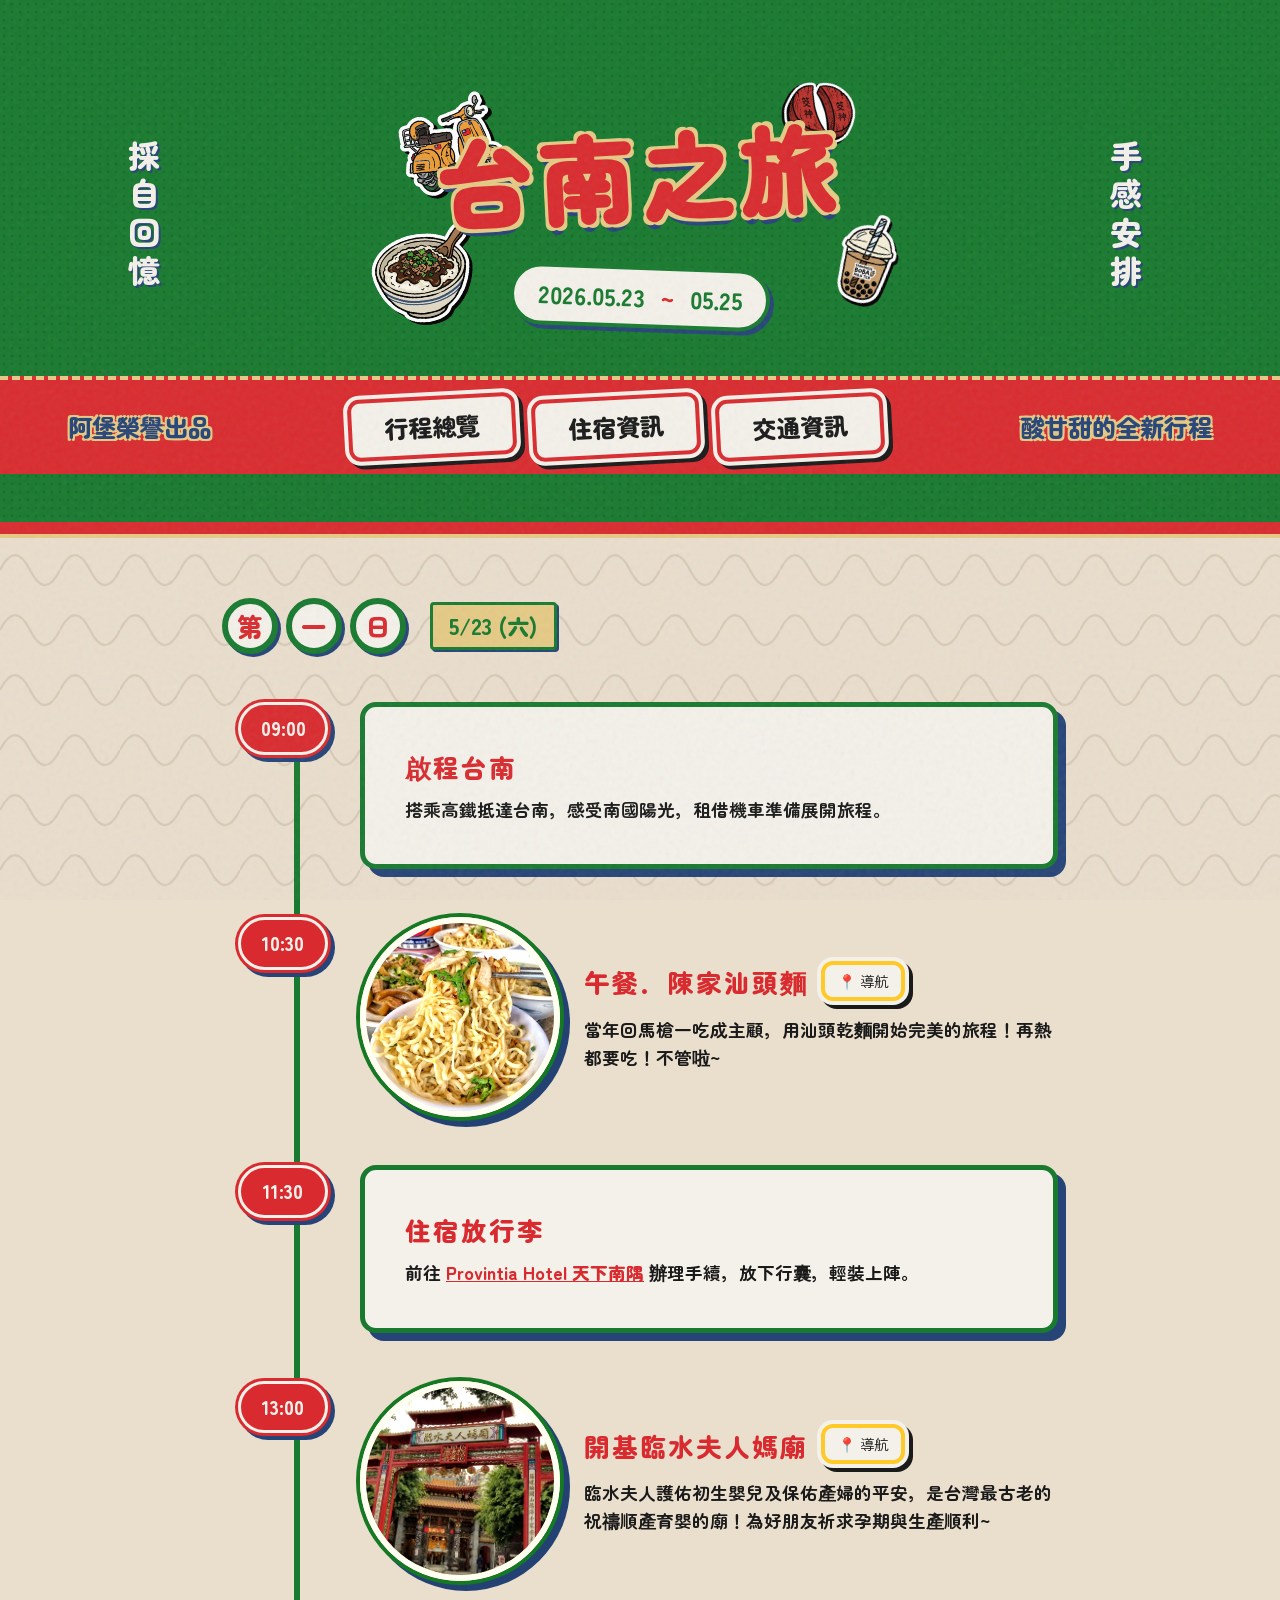
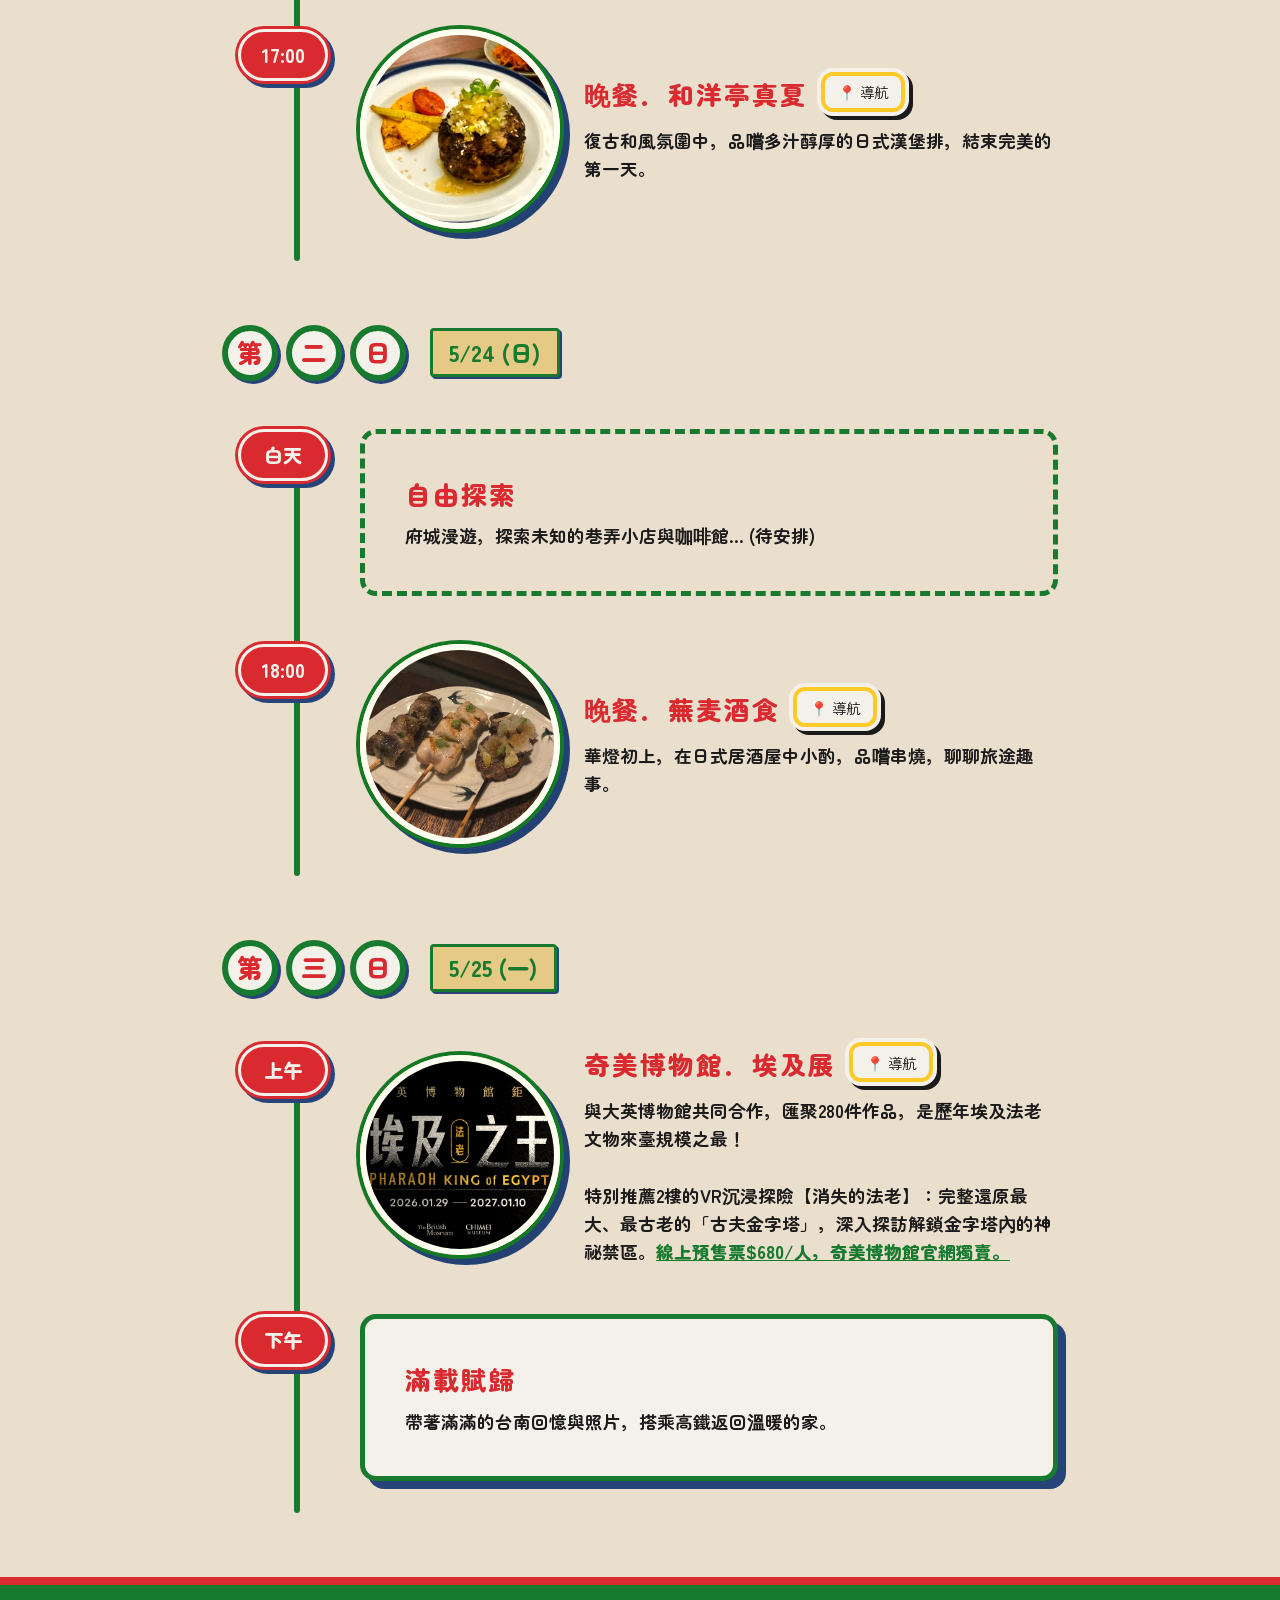
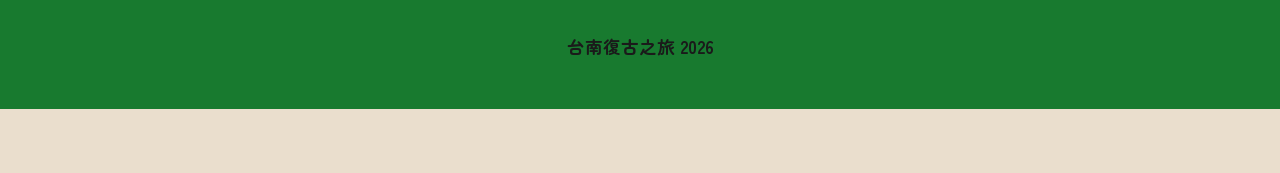
==== index.html @ cb2915cf "Add files via upload" ====
<!DOCTYPE html>
<html lang="zh-TW">
<head>
    <meta charset="UTF-8">
    <meta name="viewport" content="width=device-width, initial-scale=1.0">
    <title>台南柑仔蜜之旅 | 5/23 - 5/25</title>
    <link rel="preconnect" href="https://fonts.googleapis.com">
    <link rel="preconnect" href="https://fonts.gstatic.com" crossorigin>
    <!-- Use Zen Maru Gothic for the thick, rounded "Kamabit" look -->
    <link href="https://fonts.googleapis.com/css2?family=Zen+Maru+Gothic:wght@700;900&display=swap" rel="stylesheet">
    <link rel="stylesheet" href="styles.css">
</head>
<body>
    <div class="texture-overlay"></div>
    
    <header class="hero">
        <div class="hero-bg-texture"></div>
        
        <!-- Retro Stickers -->
        <img src="assets/icon_scooter.png" class="floating-sticker sticker-1" alt="機車">
        <img src="assets/icon_boba.png" class="floating-sticker sticker-2" alt="珍奶">
        <img src="assets/icon_wagui.png" class="floating-sticker sticker-3" alt="碗粿">
        <img src="assets/icon_bwabwei.png" class="floating-sticker sticker-4" alt="擲茭">
        
        <div class="hero-content">
            <h1 class="sticker-text">台南之旅</h1>
            <div class="date-badge">
                <span>2026.05.23</span>
                <span class="squiggle">~</span>
                <span>05.25</span>
            </div>
            <div class="vertical-text left">
                採<br>自<br>回<br>憶
            </div>
            <div class="vertical-text right">
                手<br>感<br>安<br>排
            </div>
        </div>
        <div class="hero-banner-bottom">
            <span>阿堡榮譽出品</span>
            <div style="display: flex; gap: 1rem;">
                <a href="#day1" class="btn-retro" style="text-decoration: none;">行程總覽</a>
                <a href="hotel.html" class="btn-retro" style="text-decoration: none;">住宿資訊</a>
                <a href="transport.html" class="btn-retro" style="text-decoration: none;">交通資訊</a>
            </div>
            <span>酸甘甜的全新行程</span>
        </div>
    </header>

    <main class="container">
        <!-- Day 1 -->
        <section class="day-section" id="day1">
            <div class="day-title-wrapper">
                <div class="circle-text">第</div>
                <div class="circle-text">一</div>
                <div class="circle-text">日</div>
                <span class="date-text">5/23 (六)</span>
            </div>
            
            <div class="timeline">
                
                <div class="timeline-item">
                    <div class="time-badge">09:00</div>
                    <div class="content card">
                        <div class="desc">
                            <h3>啟程台南</h3>
                            <p>搭乘高鐵抵達台南，感受南國陽光，租借機車準備展開旅程。</p>
                        </div>
                    </div>
                </div>

                <div class="timeline-item">
                    <div class="time-badge">10:30</div>
                    <div class="content flex-row">
                        <img src="assets/shantou_noodles.png" alt="陳家汕頭麵" class="retro-img" style="flex-shrink: 0;">
                        <div class="desc" style="width: 100%;">
                            <div style="display: flex; justify-content: flex-start; align-items: center; flex-wrap: wrap; gap: 0.8rem; margin-bottom: 0.8rem;">
                                <h3 style="margin-bottom: 0;">午餐．陳家汕頭麵</h3>
                                <a href="https://maps.app.goo.gl/DWfEkeedw8EDGriLA" target="_blank" class="btn-retro" style="padding: 0.3rem 0.8rem; font-size: 0.9rem; text-decoration: none; border-color: #ffc928; transform: translateY(-2px);">📍 導航</a>
                            </div>
                            <p>當年回馬槍一吃成主顧，用汕頭乾麵開始完美的旅程！再熱都要吃！不管啦~</p>
                        </div>
                    </div>
                </div>

                <div class="timeline-item">
                    <div class="time-badge">11:30</div>
                    <div class="content card flex-row">
                        <div class="desc">
                            <h3>住宿放行李</h3>
                            <p>前往 <a href="hotel.html" style="color: var(--retro-red); text-decoration: underline; font-weight: 900;">Provintia Hotel 天下南隅</a> 辦理手續，放下行囊，輕裝上陣。</p>
                        </div>
                    </div>
                </div>

                <div class="timeline-item">
                    <div class="time-badge">13:00</div>
                    <div class="content flex-row reverse">
                        <div class="desc" style="width: 100%;">
                            <div style="display: flex; justify-content: flex-start; align-items: center; flex-wrap: wrap; gap: 0.8rem; margin-bottom: 0.8rem;">
                                <h3 style="margin-bottom: 0;">開基臨水夫人媽廟</h3>
                                <a href="https://maps.google.com/?q=台南開基臨水夫人媽廟" target="_blank" class="btn-retro" style="padding: 0.3rem 0.8rem; font-size: 0.9rem; text-decoration: none; border-color: #ffc928; transform: translateY(-2px);">📍 導航</a>
                            </div>
                            <p>臨水夫人護佑初生嬰兒及保佑產婦的平安，是台灣最古老的祝禱順產育嬰的廟！為好朋友祈求孕期與生產順利~</p>
                        </div>
                        <img src="assets/lin_shui_temple.png" alt="開基臨水夫人媽廟" class="retro-img" style="flex-shrink: 0;">
                    </div>
                </div>

                <div class="timeline-item">
                    <div class="time-badge">17:00</div>
                    <div class="content flex-row">
                        <img src="assets/hamburg_steak.png" alt="和洋亭真夏" class="retro-img" style="flex-shrink: 0;">
                        <div class="desc" style="width: 100%;">
                            <div style="display: flex; justify-content: flex-start; align-items: center; flex-wrap: wrap; gap: 0.8rem; margin-bottom: 0.8rem;">
                                <h3 style="margin-bottom: 0;">晚餐．和洋亭真夏</h3>
                                <a href="https://maps.google.com/?q=台南和洋亭真夏" target="_blank" class="btn-retro" style="padding: 0.3rem 0.8rem; font-size: 0.9rem; text-decoration: none; border-color: #ffc928; transform: translateY(-2px);">📍 導航</a>
                            </div>
                            <p>復古和風氛圍中，品嚐多汁醇厚的日式漢堡排，結束完美的第一天。</p>
                        </div>
                    </div>
                </div>

            </div>
        </section>

        <!-- Day 2 -->
        <section class="day-section">
            <div class="day-title-wrapper">
                <div class="circle-text">第</div>
                <div class="circle-text">二</div>
                <div class="circle-text">日</div>
                <span class="date-text">5/24 (日)</span>
            </div>
            <div class="timeline">
                <div class="timeline-item empty-state">
                    <div class="time-badge">白天</div>
                    <div class="content card dashed">
                        <div class="desc">
                            <h3>自由探索</h3>
                            <p>府城漫遊，探索未知的巷弄小店與咖啡館... (待安排)</p>
                        </div>
                    </div>
                </div>

                <div class="timeline-item">
                    <div class="time-badge">18:00</div>
                    <div class="content flex-row">
                        <img src="assets/izakaya.png" alt="居酒屋" class="retro-img" style="flex-shrink: 0;">
                        <div class="desc" style="width: 100%;">
                            <div style="display: flex; justify-content: flex-start; align-items: center; flex-wrap: wrap; gap: 0.8rem; margin-bottom: 0.8rem;">
                                <h3 style="margin-bottom: 0;">晚餐．蕪麦酒食</h3>
                                <a href="https://maps.google.com/?q=台南 蕪麦酒食" target="_blank" class="btn-retro" style="padding: 0.3rem 0.8rem; font-size: 0.9rem; text-decoration: none; border-color: #ffc928; transform: translateY(-2px);">📍 導航</a>
                            </div>
                            <p>華燈初上，在日式居酒屋中小酌，品嚐串燒，聊聊旅途趣事。</p>
                        </div>
                    </div>
                </div>
            </div>
        </section>

        <!-- Day 3 -->
        <section class="day-section">
            <div class="day-title-wrapper">
                <div class="circle-text">第</div>
                <div class="circle-text">三</div>
                <div class="circle-text">日</div>
                <span class="date-text">5/25 (一)</span>
            </div>
            <div class="timeline">
                <div class="timeline-item">
                    <div class="time-badge">上午</div>
                    <div class="content flex-row">
                        <img src="assets/chimei_egypt.png" alt="奇美博物館 埃及展" class="retro-img" style="flex-shrink: 0;">
                        <div class="desc" style="width: 100%;">
                            <div style="display: flex; justify-content: flex-start; align-items: center; flex-wrap: wrap; gap: 0.8rem; margin-bottom: 0.8rem;">
                                <h3 style="margin-bottom: 0;">奇美博物館．埃及展</h3>
                                <a href="https://maps.google.com/?q=奇美博物館" target="_blank" class="btn-retro" style="padding: 0.3rem 0.8rem; font-size: 0.9rem; text-decoration: none; border-color: #ffc928; transform: translateY(-2px);">📍 導航</a>
                            </div>
                            <p>與大英博物館共同合作，匯聚280件作品，是歷年埃及法老文物來臺規模之最！<br><br>特別推薦2樓的VR沉浸探險【消失的法老】：完整還原最大、最古老的「古夫金字塔」，深入探訪解鎖金字塔內的神祕禁區。<a href="https://chimeimuseum.fonticket.com/ticket/Online_VR" target="_blank" style="color: var(--retro-green); font-weight: 900;">線上預售票$680/人，奇美博物館官網獨賣。</a></p>
                        </div>
                    </div>
                </div>

                <div class="timeline-item">
                    <div class="time-badge">下午</div>
                    <div class="content card">
                        <div class="desc">
                            <h3>滿載賦歸</h3>
                            <p>帶著滿滿的台南回憶與照片，搭乘高鐵返回溫暖的家。</p>
                        </div>
                    </div>
                </div>
            </div>
        </section>
    </main>

    <footer>
        <p>台南復古之旅 2026</p>
    </footer>

</body>
</html>
---- styles.css ----
:root {
    --retro-green: #187A2F;
    --retro-red: #D92B2F;
    --retro-yellow: #E5CA85;
    --retro-blue: #264478;
    --retro-bg: #EADECD;
    --retro-white: #F4F1EA;
    --retro-black: #1A1A1A;
    
    --font-main: 'Zen Maru Gothic', sans-serif;
}

* {
    box-sizing: border-box;
    margin: 0;
    padding: 0;
}

body {
    background-color: var(--retro-bg);
    color: var(--retro-black);
    font-family: var(--font-main);
    line-height: 1.6;
    position: relative;
    padding-bottom: 4rem;
    overflow-x: hidden;
}

/* Subtle background wave pattern simulation via SVG */
body::before {
    content: "";
    position: fixed;
    top: 0; left: 0; right: 0; bottom: 0;
    background-image: url('data:image/svg+xml;utf8,<svg width="40" height="40" viewBox="0 0 40 40" xmlns="http://www.w3.org/2000/svg"><path d="M0,20 Q10,0 20,20 T40,20" fill="none" stroke="%23D3C6B3" stroke-width="1.5"/></svg>');
    background-size: 60px 60px;
    opacity: 0.8;
    z-index: -2;
}

/* Global Grit/Noise Texture */
.texture-overlay {
    position: fixed;
    top: 0; left: 0; right: 0; bottom: 0;
    pointer-events: none;
    z-index: 100;
    background-image: url('data:image/svg+xml;utf8,<svg viewBox="0 0 200 200" xmlns="http://www.w3.org/2000/svg"><filter id="noise"><feTurbulence type="fractalNoise" baseFrequency="0.85" numOctaves="3" stitchTiles="stitch"/></filter><rect width="100%" height="100%" filter="url(%23noise)" opacity="0.08"/></svg>');
}

/* Typography styles */
.sticker-text {
    font-size: 6rem;
    color: var(--retro-red);
    font-weight: 900;
    letter-spacing: 0.05em;
    -webkit-text-stroke: 2px var(--retro-red);
    text-shadow: 
        -4px -4px 0 var(--retro-yellow),  
         4px -4px 0 var(--retro-yellow),
        -4px  4px 0 var(--retro-yellow),
         4px  4px 0 var(--retro-yellow),
         0px  8px 0 var(--retro-blue);
    margin: 0;
    transform: rotate(-3deg);
    display: inline-block;
}

h3 {
    color: var(--retro-red);
    font-size: 1.6rem;
    font-weight: 900;
    margin-bottom: 0.5rem;
    letter-spacing: 0.08em;
}

p {
    font-size: 1.1rem;
    font-weight: 700;
    color: var(--retro-black);
}

/* Hero Section */
.hero {
    background-color: var(--retro-green);
    position: relative;
    padding: 6rem 0 3rem 0;
    text-align: center;
    border-bottom: 12px solid var(--retro-red);
    box-shadow: 0 4px 0 var(--retro-yellow);
    margin-bottom: 4rem;
}

.hero-bg-texture {
    position: absolute;
    inset: 0;
    background-image: url('data:image/svg+xml;utf8,<svg width="8" height="8" viewBox="0 0 8 8" xmlns="http://www.w3.org/2000/svg"><circle cx="4" cy="4" r="1.5" fill="%23145d24"/></svg>');
    opacity: 0.5;
    z-index: 0;
}

.hero-content {
    position: relative;
    z-index: 1;
    display: flex;
    flex-direction: column;
    align-items: center;
    justify-content: center;
}

.date-badge {
    margin-top: 1rem;
    background-color: var(--retro-white);
    color: var(--retro-green);
    padding: 0.5rem 1.5rem;
    font-size: 1.5rem;
    font-weight: 900;
    border: 4px solid var(--retro-green);
    border-radius: 50px;
    display: inline-flex;
    align-items: center;
    gap: 1rem;
    transform: rotate(2deg);
    box-shadow: 4px 4px 0 var(--retro-blue);
}

.squiggle {
    color: var(--retro-red);
}

.vertical-text {
    position: absolute;
    top: 50%;
    transform: translateY(-50%);
    color: var(--retro-white);
    font-size: 2rem;
    font-weight: 900;
    line-height: 1.2;
    letter-spacing: 0.3em;
    text-shadow: 2px 2px 0 var(--retro-blue);
}

.vertical-text.left {
    left: 10%;
}

.vertical-text.right {
    right: 10%;
}

/* Floating Stickers */
.floating-sticker {
    position: absolute;
    width: 120px;
    height: 120px;
    object-fit: cover;
    z-index: 0; /* Place behind or near text without blocking if stacked */
    transition: transform 0.3s cubic-bezier(0.175, 0.885, 0.32, 1.275);
}

.floating-sticker:hover {
    transform: scale(1.1) rotate(5deg) !important;
}

/* Cluster around the center title */
.sticker-1 { top: 15%; left: 30%; transform: rotate(-10deg); width: 140px; height: 140px; }
.sticker-2 { bottom: 40%; right: 28%; width: 110px; height: 110px; transform: rotate(15deg); }
.sticker-3 { bottom: 35%; left: 28%; width: 130px; height: 130px; transform: rotate(-8deg); }
.sticker-4 { top: 12%; right: 32%; width: 100px; height: 100px; transform: rotate(25deg); }

.hero-banner-bottom {
    position: relative;
    z-index: 1;
    background-color: var(--retro-red);
    color: var(--retro-blue);
    padding: 1rem 0;
    margin-top: 3rem;
    display: flex;
    justify-content: space-around;
    align-items: center;
    font-size: 1.5rem;
    font-weight: 900;
    text-shadow: 
        -2px -2px 0 var(--retro-yellow),  
         2px -2px 0 var(--retro-yellow),
        -2px  2px 0 var(--retro-yellow),
         2px  2px 0 var(--retro-yellow);
    border-top: 4px dashed var(--retro-yellow);
}

.btn-retro {
    background-color: var(--retro-white);
    color: var(--retro-black);
    text-shadow: none;
    border: 4px solid var(--retro-red);
    padding: 0.5rem 2rem;
    border-radius: 12px;
    box-shadow: 0 0 0 4px var(--retro-white), 4px 4px 0 4px var(--retro-black);
    font-size: 1.5rem;
    transform: rotate(-3deg);
    cursor: pointer;
    transition: transform 0.1s;
}

.btn-retro:active {
    transform: rotate(-3deg) translateY(4px);
    box-shadow: 0 0 0 4px var(--retro-white), 0px 0px 0 4px var(--retro-black);
}

/* Main Container */
.container {
    max-width: 900px;
    margin: 0 auto;
    padding: 0 2rem;
}

.day-section {
    margin-top: 6rem;
}

.day-section:first-of-type {
    margin-top: 2rem;
}

/* Day Titles */
.day-title-wrapper {
    display: flex;
    align-items: center;
    gap: 0.5rem;
    margin-bottom: 3rem;
}

.circle-text {
    width: 3.5rem;
    height: 3.5rem;
    background-color: var(--retro-white);
    color: var(--retro-red);
    border: 6px solid var(--retro-green);
    border-radius: 50%;
    display: flex;
    align-items: center;
    justify-content: center;
    font-size: 1.6rem;
    font-weight: 900;
    box-shadow: 3px 3px 0 var(--retro-blue);
}

.date-text {
    font-size: 1.4rem;
    font-weight: 900;
    color: var(--retro-green);
    margin-left: 1rem;
    background: var(--retro-yellow);
    padding: 0.2rem 1rem;
    border-radius: 4px;
    border: 3px solid var(--retro-green);
    box-shadow: 2px 2px 0 var(--retro-blue);
}

/* Timeline */
.timeline {
    display: flex;
    flex-direction: column;
    gap: 3rem;
    position: relative;
    padding-left: 1rem;
}

.timeline::before {
    content: '';
    position: absolute;
    left: 4.5rem;
    top: 2rem;
    bottom: -2rem;
    width: 6px;
    background-color: var(--retro-green);
    border-radius: 3px;
    z-index: -1;
}

.timeline-item {
    display: flex;
    gap: 2rem;
    align-items: flex-start;
}

.time-badge {
    background-color: var(--retro-red);
    color: var(--retro-white);
    padding: 0.5rem 1rem;
    font-size: 1.2rem;
    font-weight: 900;
    border: 3px solid var(--retro-white);
    border-radius: 30px;
    box-shadow: 0 0 0 3px var(--retro-red), 4px 4px 0 3px var(--retro-blue);
    flex-shrink: 0;
    min-width: 90px;
    text-align: center;
    z-index: 2;
}

/* Card Style */
.card {
    background-color: var(--retro-white);
    border: 5px solid var(--retro-green);
    border-radius: 16px;
    padding: 2.5rem;
    width: 100%;
    box-shadow: 8px 8px 0 var(--retro-blue);
    position: relative;
    transition: transform 0.2s;
}

.card:hover {
    transform: translate(-2px, -2px);
    box-shadow: 10px 10px 0 var(--retro-blue);
}

/* Inner dashed border removed per user request */

.card.dashed {
    background-color: transparent;
    border: 5px dashed var(--retro-green);
    box-shadow: none;
}
.card.dashed::after { display: none; }

.flex-row {
    display: flex;
    gap: 1.5rem;
    align-items: center;
}

.flex-row.reverse {
    flex-direction: row-reverse;
}

.retro-img {
    width: 200px;
    height: 200px;
    object-fit: cover;
    border-radius: 50%;
    border: 6px solid var(--retro-white);
    box-shadow: 0 0 0 4px var(--retro-green), 6px 6px 0 4px var(--retro-blue);
    flex-shrink: 0;
    filter: sepia(0.2) contrast(1.1) saturate(1.2);
}

.desc {
    flex-grow: 1;
    z-index: 2;
    position: relative;
    padding: 0;
    border-radius: 8px;
}

/* Footer */
footer {
    text-align: center;
    margin-top: 6rem;
    padding: 3rem 0;
    background-color: var(--retro-green);
    color: var(--retro-white);
    font-size: 1.5rem;
    font-weight: 900;
    border-top: 8px solid var(--retro-red);
}

/* Navigation */
.retro-nav {
    position: absolute;
    top: 1.5rem;
    right: 1.5rem;
    z-index: 1000;
    display: flex;
    gap: 1rem;
}

.nav-btn {
    background-color: var(--retro-white);
    color: var(--retro-black);
    text-decoration: none;
    font-weight: 900;
    padding: 0.5rem 1rem;
    border: 4px solid var(--retro-green);
    border-radius: 10px;
    box-shadow: 4px 4px 0 var(--retro-blue);
    font-size: 1.2rem;
    transition: transform 0.1s;
}
.nav-btn:hover {
    transform: translate(-3px, -3px);
    box-shadow: 7px 7px 0 var(--retro-blue);
}
.nav-btn.active {
    background-color: var(--retro-red);
    color: var(--retro-white);
}

/* Responsive */
@media (max-width: 768px) {
    .container {
        padding: 0 1.5rem;
    }
    
    .card {
        padding: 1.8rem !important;
        box-shadow: 6px 6px 0 var(--retro-blue) !important;
    }
    
    .retro-img {
        width: 160px !important;
        height: 160px !important;
    }
    
    h3 {
        font-size: 1.4rem !important;
        margin-bottom: 0.5rem !important;
    }
    
    .timeline-content p {
        font-size: 1rem !important;
        line-height: 1.6 !important;
    }
    
    .circle {
        width: 42px !important;
        height: 42px !important;
        font-size: 1.4rem !important;
        border-width: 4px !important;
    }
    
    .date-square {
        font-size: 1.1rem !important;
        padding: 0.5rem 1rem !important;
    }
    
    .hero-content h1 {
        font-size: 3.2rem;
    }
    
    .retro-nav {
        position: static;
        justify-content: center;
        background-color: var(--retro-green);
        padding-top: 1rem;
    }
    .mobile-col {
        flex-direction: column !important;
        align-items: center !important;
    }

    .sticker-text {
        font-size: 3.5rem;
    }
    
    .vertical-text {
        display: none;
    }
    
    .hero-banner-bottom {
        font-size: 1rem;
        flex-direction: column;
        gap: 1rem;
    }
    
    .hero-banner-bottom > div {
        gap: 0.5rem !important;
    }
    
    .btn-retro {
        padding: 0.5rem 0.6rem;
        font-size: 1rem;
        white-space: nowrap;
    }
    
    .floating-sticker {
        /* display: none; */
    }
    
    .sticker-1 { width: 70px; height: 70px; top: 15%; left: 2%; }
    .sticker-2 { width: 60px; height: 60px; top: 50%; right: 5%; }
    .sticker-3 { width: 70px; height: 70px; top: 48%; left: 5%; }
    .sticker-4 { width: 50px; height: 50px; top: 18%; right: 5%; }
    
    .timeline::before {
        left: 2rem;
    }
    
    .timeline-item {
        flex-direction: column;
        gap: 1rem;
    }
    
    .flex-row, .flex-row.reverse {
        flex-direction: column;
    }
    
    .retro-img {
        width: 150px;
        height: 150px;
    }
}
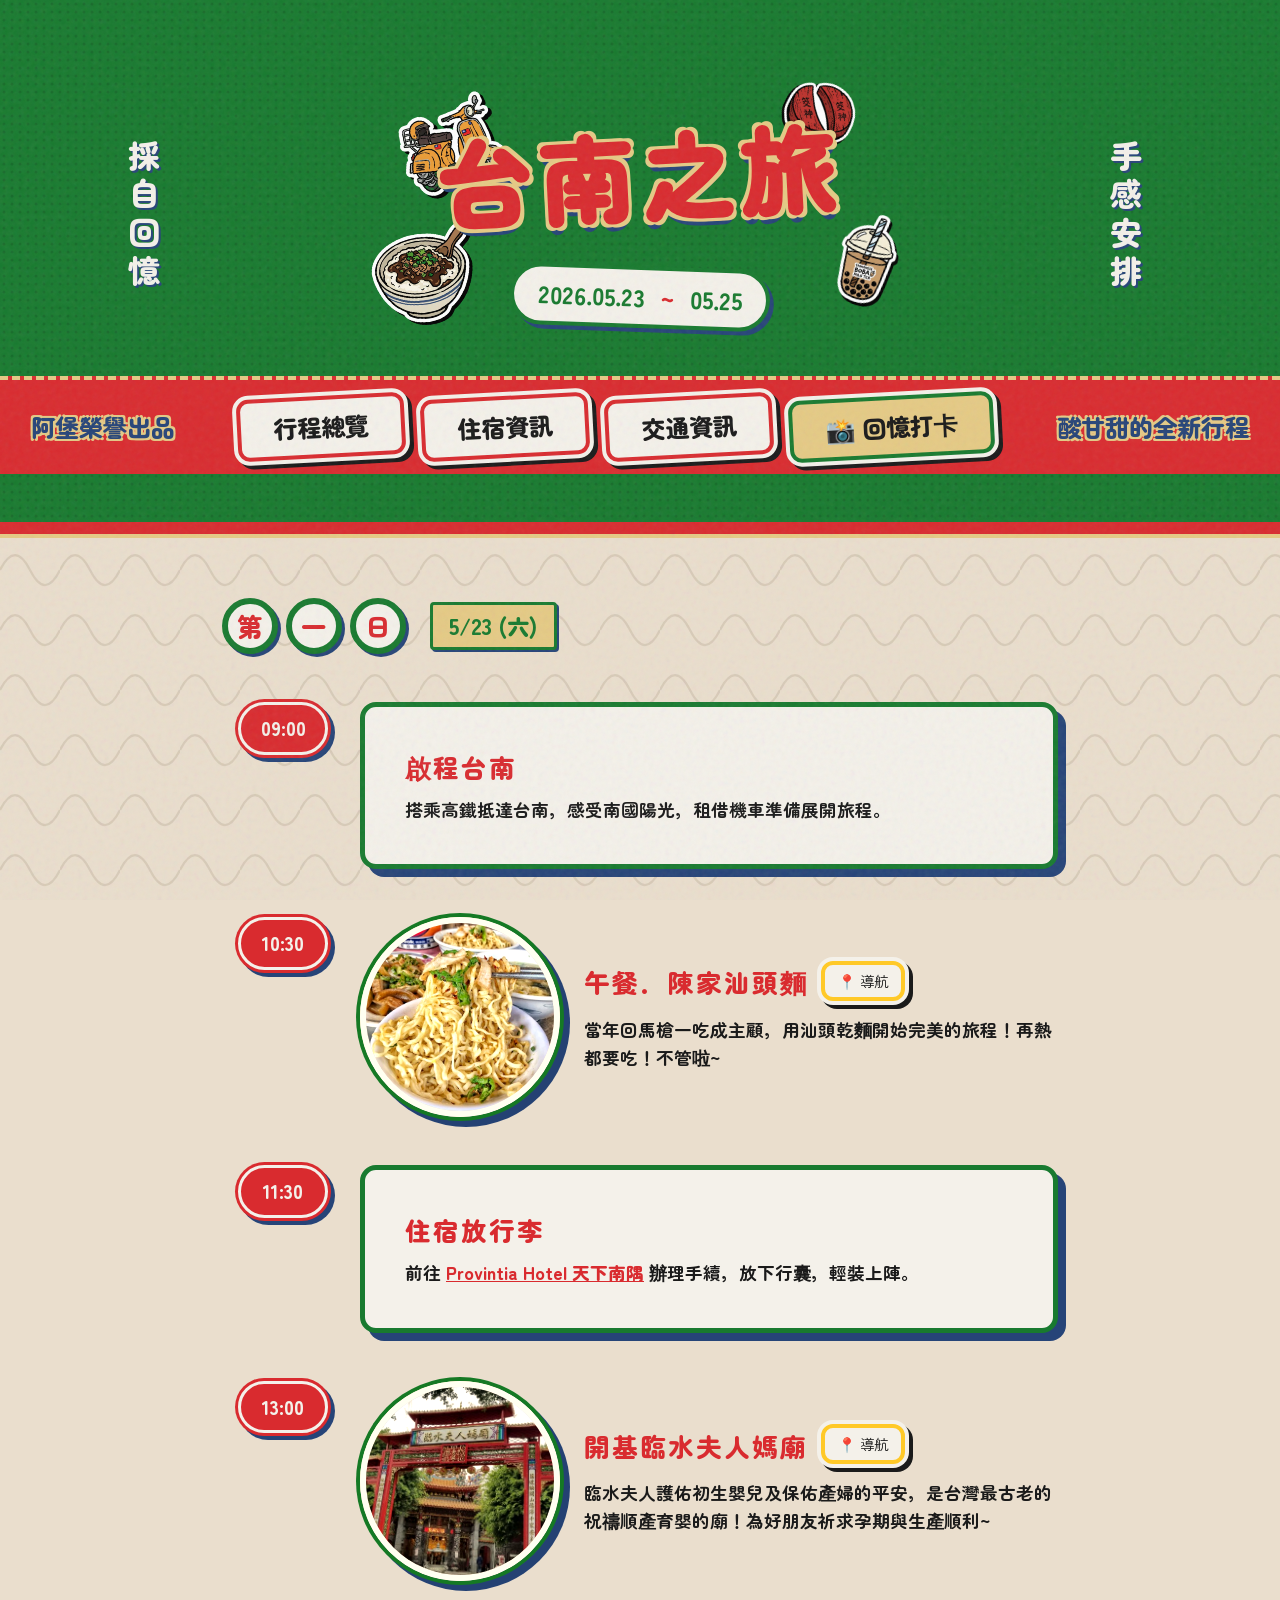
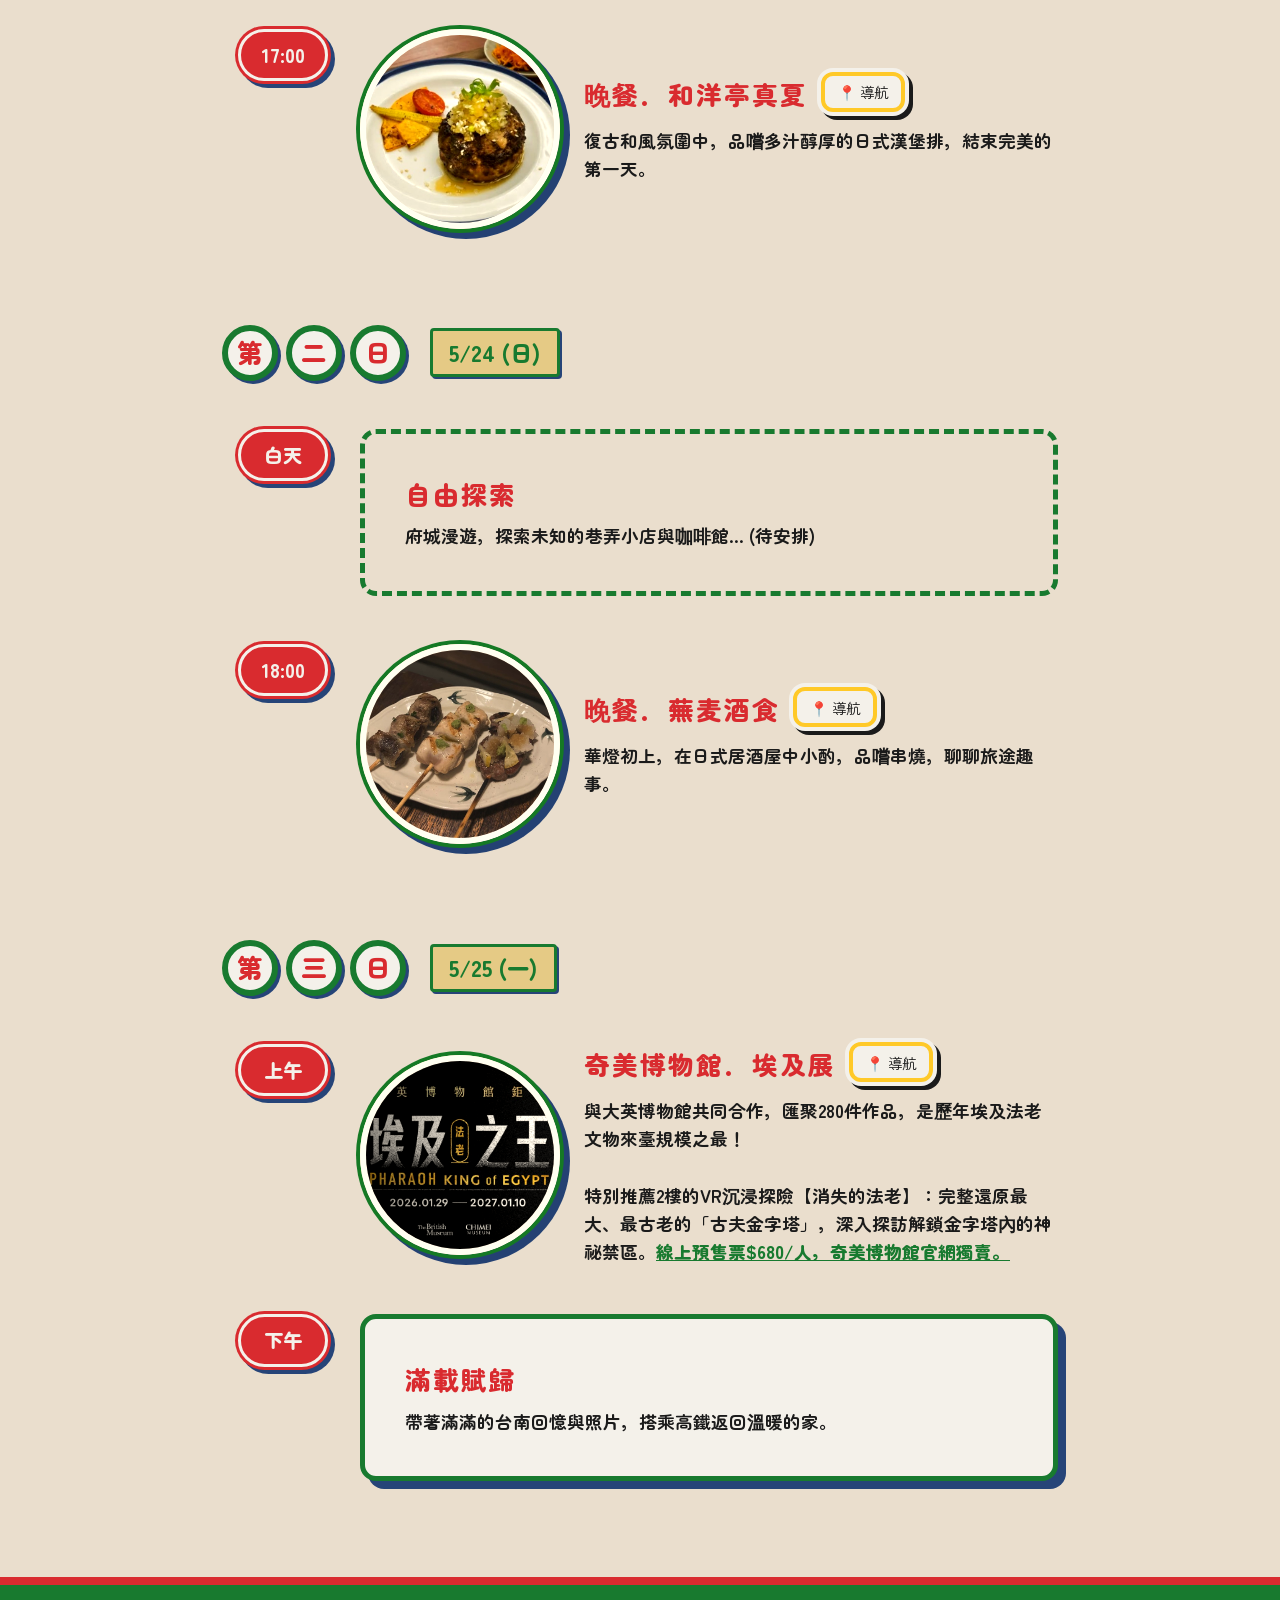
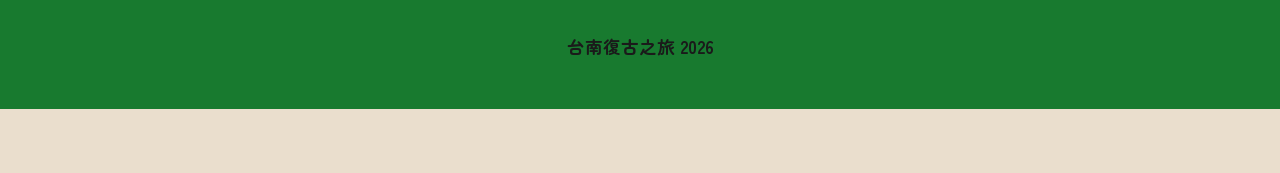
==== commit 4d81c1b2: "Add files via upload" ====
--- a/index.html
+++ b/index.html
@@ -1,203 +1,204 @@
-<!DOCTYPE html>
-<html lang="zh-TW">
-<head>
-    <meta charset="UTF-8">
-    <meta name="viewport" content="width=device-width, initial-scale=1.0">
-    <title>台南柑仔蜜之旅 | 5/23 - 5/25</title>
-    <link rel="preconnect" href="https://fonts.googleapis.com">
-    <link rel="preconnect" href="https://fonts.gstatic.com" crossorigin>
-    <!-- Use Zen Maru Gothic for the thick, rounded "Kamabit" look -->
-    <link href="https://fonts.googleapis.com/css2?family=Zen+Maru+Gothic:wght@700;900&display=swap" rel="stylesheet">
-    <link rel="stylesheet" href="styles.css">
-</head>
-<body>
-    <div class="texture-overlay"></div>
-    
-    <header class="hero">
-        <div class="hero-bg-texture"></div>
-        
-        <!-- Retro Stickers -->
-        <img src="assets/icon_scooter.png" class="floating-sticker sticker-1" alt="機車">
-        <img src="assets/icon_boba.png" class="floating-sticker sticker-2" alt="珍奶">
-        <img src="assets/icon_wagui.png" class="floating-sticker sticker-3" alt="碗粿">
-        <img src="assets/icon_bwabwei.png" class="floating-sticker sticker-4" alt="擲茭">
-        
-        <div class="hero-content">
-            <h1 class="sticker-text">台南之旅</h1>
-            <div class="date-badge">
-                <span>2026.05.23</span>
-                <span class="squiggle">~</span>
-                <span>05.25</span>
-            </div>
-            <div class="vertical-text left">
-                採<br>自<br>回<br>憶
-            </div>
-            <div class="vertical-text right">
-                手<br>感<br>安<br>排
-            </div>
-        </div>
-        <div class="hero-banner-bottom">
-            <span>阿堡榮譽出品</span>
-            <div style="display: flex; gap: 1rem;">
-                <a href="#day1" class="btn-retro" style="text-decoration: none;">行程總覽</a>
-                <a href="hotel.html" class="btn-retro" style="text-decoration: none;">住宿資訊</a>
-                <a href="transport.html" class="btn-retro" style="text-decoration: none;">交通資訊</a>
-            </div>
-            <span>酸甘甜的全新行程</span>
-        </div>
-    </header>
-
-    <main class="container">
-        <!-- Day 1 -->
-        <section class="day-section" id="day1">
-            <div class="day-title-wrapper">
-                <div class="circle-text">第</div>
-                <div class="circle-text">一</div>
-                <div class="circle-text">日</div>
-                <span class="date-text">5/23 (六)</span>
-            </div>
-            
-            <div class="timeline">
-                
-                <div class="timeline-item">
-                    <div class="time-badge">09:00</div>
-                    <div class="content card">
-                        <div class="desc">
-                            <h3>啟程台南</h3>
-                            <p>搭乘高鐵抵達台南，感受南國陽光，租借機車準備展開旅程。</p>
-                        </div>
-                    </div>
-                </div>
-
-                <div class="timeline-item">
-                    <div class="time-badge">10:30</div>
-                    <div class="content flex-row">
-                        <img src="assets/shantou_noodles.png" alt="陳家汕頭麵" class="retro-img" style="flex-shrink: 0;">
-                        <div class="desc" style="width: 100%;">
-                            <div style="display: flex; justify-content: flex-start; align-items: center; flex-wrap: wrap; gap: 0.8rem; margin-bottom: 0.8rem;">
-                                <h3 style="margin-bottom: 0;">午餐．陳家汕頭麵</h3>
-                                <a href="https://maps.app.goo.gl/DWfEkeedw8EDGriLA" target="_blank" class="btn-retro" style="padding: 0.3rem 0.8rem; font-size: 0.9rem; text-decoration: none; border-color: #ffc928; transform: translateY(-2px);">📍 導航</a>
-                            </div>
-                            <p>當年回馬槍一吃成主顧，用汕頭乾麵開始完美的旅程！再熱都要吃！不管啦~</p>
-                        </div>
-                    </div>
-                </div>
-
-                <div class="timeline-item">
-                    <div class="time-badge">11:30</div>
-                    <div class="content card flex-row">
-                        <div class="desc">
-                            <h3>住宿放行李</h3>
-                            <p>前往 <a href="hotel.html" style="color: var(--retro-red); text-decoration: underline; font-weight: 900;">Provintia Hotel 天下南隅</a> 辦理手續，放下行囊，輕裝上陣。</p>
-                        </div>
-                    </div>
-                </div>
-
-                <div class="timeline-item">
-                    <div class="time-badge">13:00</div>
-                    <div class="content flex-row reverse">
-                        <div class="desc" style="width: 100%;">
-                            <div style="display: flex; justify-content: flex-start; align-items: center; flex-wrap: wrap; gap: 0.8rem; margin-bottom: 0.8rem;">
-                                <h3 style="margin-bottom: 0;">開基臨水夫人媽廟</h3>
-                                <a href="https://maps.google.com/?q=台南開基臨水夫人媽廟" target="_blank" class="btn-retro" style="padding: 0.3rem 0.8rem; font-size: 0.9rem; text-decoration: none; border-color: #ffc928; transform: translateY(-2px);">📍 導航</a>
-                            </div>
-                            <p>臨水夫人護佑初生嬰兒及保佑產婦的平安，是台灣最古老的祝禱順產育嬰的廟！為好朋友祈求孕期與生產順利~</p>
-                        </div>
-                        <img src="assets/lin_shui_temple.png" alt="開基臨水夫人媽廟" class="retro-img" style="flex-shrink: 0;">
-                    </div>
-                </div>
-
-                <div class="timeline-item">
-                    <div class="time-badge">17:00</div>
-                    <div class="content flex-row">
-                        <img src="assets/hamburg_steak.png" alt="和洋亭真夏" class="retro-img" style="flex-shrink: 0;">
-                        <div class="desc" style="width: 100%;">
-                            <div style="display: flex; justify-content: flex-start; align-items: center; flex-wrap: wrap; gap: 0.8rem; margin-bottom: 0.8rem;">
-                                <h3 style="margin-bottom: 0;">晚餐．和洋亭真夏</h3>
-                                <a href="https://maps.google.com/?q=台南和洋亭真夏" target="_blank" class="btn-retro" style="padding: 0.3rem 0.8rem; font-size: 0.9rem; text-decoration: none; border-color: #ffc928; transform: translateY(-2px);">📍 導航</a>
-                            </div>
-                            <p>復古和風氛圍中，品嚐多汁醇厚的日式漢堡排，結束完美的第一天。</p>
-                        </div>
-                    </div>
-                </div>
-
-            </div>
-        </section>
-
-        <!-- Day 2 -->
-        <section class="day-section">
-            <div class="day-title-wrapper">
-                <div class="circle-text">第</div>
-                <div class="circle-text">二</div>
-                <div class="circle-text">日</div>
-                <span class="date-text">5/24 (日)</span>
-            </div>
-            <div class="timeline">
-                <div class="timeline-item empty-state">
-                    <div class="time-badge">白天</div>
-                    <div class="content card dashed">
-                        <div class="desc">
-                            <h3>自由探索</h3>
-                            <p>府城漫遊，探索未知的巷弄小店與咖啡館... (待安排)</p>
-                        </div>
-                    </div>
-                </div>
-
-                <div class="timeline-item">
-                    <div class="time-badge">18:00</div>
-                    <div class="content flex-row">
-                        <img src="assets/izakaya.png" alt="居酒屋" class="retro-img" style="flex-shrink: 0;">
-                        <div class="desc" style="width: 100%;">
-                            <div style="display: flex; justify-content: flex-start; align-items: center; flex-wrap: wrap; gap: 0.8rem; margin-bottom: 0.8rem;">
-                                <h3 style="margin-bottom: 0;">晚餐．蕪麦酒食</h3>
-                                <a href="https://maps.google.com/?q=台南 蕪麦酒食" target="_blank" class="btn-retro" style="padding: 0.3rem 0.8rem; font-size: 0.9rem; text-decoration: none; border-color: #ffc928; transform: translateY(-2px);">📍 導航</a>
-                            </div>
-                            <p>華燈初上，在日式居酒屋中小酌，品嚐串燒，聊聊旅途趣事。</p>
-                        </div>
-                    </div>
-                </div>
-            </div>
-        </section>
-
-        <!-- Day 3 -->
-        <section class="day-section">
-            <div class="day-title-wrapper">
-                <div class="circle-text">第</div>
-                <div class="circle-text">三</div>
-                <div class="circle-text">日</div>
-                <span class="date-text">5/25 (一)</span>
-            </div>
-            <div class="timeline">
-                <div class="timeline-item">
-                    <div class="time-badge">上午</div>
-                    <div class="content flex-row">
-                        <img src="assets/chimei_egypt.png" alt="奇美博物館 埃及展" class="retro-img" style="flex-shrink: 0;">
-                        <div class="desc" style="width: 100%;">
-                            <div style="display: flex; justify-content: flex-start; align-items: center; flex-wrap: wrap; gap: 0.8rem; margin-bottom: 0.8rem;">
-                                <h3 style="margin-bottom: 0;">奇美博物館．埃及展</h3>
-                                <a href="https://maps.google.com/?q=奇美博物館" target="_blank" class="btn-retro" style="padding: 0.3rem 0.8rem; font-size: 0.9rem; text-decoration: none; border-color: #ffc928; transform: translateY(-2px);">📍 導航</a>
-                            </div>
-                            <p>與大英博物館共同合作，匯聚280件作品，是歷年埃及法老文物來臺規模之最！<br><br>特別推薦2樓的VR沉浸探險【消失的法老】：完整還原最大、最古老的「古夫金字塔」，深入探訪解鎖金字塔內的神祕禁區。<a href="https://chimeimuseum.fonticket.com/ticket/Online_VR" target="_blank" style="color: var(--retro-green); font-weight: 900;">線上預售票$680/人，奇美博物館官網獨賣。</a></p>
-                        </div>
-                    </div>
-                </div>
-
-                <div class="timeline-item">
-                    <div class="time-badge">下午</div>
-                    <div class="content card">
-                        <div class="desc">
-                            <h3>滿載賦歸</h3>
-                            <p>帶著滿滿的台南回憶與照片，搭乘高鐵返回溫暖的家。</p>
-                        </div>
-                    </div>
-                </div>
-            </div>
-        </section>
-    </main>
-
-    <footer>
-        <p>台南復古之旅 2026</p>
-    </footer>
-
-</body>
-</html>
+<!DOCTYPE html>
+<html lang="zh-TW">
+<head>
+    <meta charset="UTF-8">
+    <meta name="viewport" content="width=device-width, initial-scale=1.0">
+    <title>台南柑仔蜜之旅 | 5/23 - 5/25</title>
+    <link rel="preconnect" href="https://fonts.googleapis.com">
+    <link rel="preconnect" href="https://fonts.gstatic.com" crossorigin>
+    <!-- Use Zen Maru Gothic for the thick, rounded "Kamabit" look -->
+    <link href="https://fonts.googleapis.com/css2?family=Zen+Maru+Gothic:wght@700;900&display=swap" rel="stylesheet">
+    <link rel="stylesheet" href="styles.css">
+</head>
+<body>
+    <div class="texture-overlay"></div>
+    
+    <header class="hero">
+        <div class="hero-bg-texture"></div>
+        
+        <!-- Retro Stickers -->
+        <img src="assets/icon_scooter.png" class="floating-sticker sticker-1" alt="機車">
+        <img src="assets/icon_boba.png" class="floating-sticker sticker-2" alt="珍奶">
+        <img src="assets/icon_wagui.png" class="floating-sticker sticker-3" alt="碗粿">
+        <img src="assets/icon_bwabwei.png" class="floating-sticker sticker-4" alt="擲茭">
+        
+        <div class="hero-content">
+            <h1 class="sticker-text">台南之旅</h1>
+            <div class="date-badge">
+                <span>2026.05.23</span>
+                <span class="squiggle">~</span>
+                <span>05.25</span>
+            </div>
+            <div class="vertical-text left">
+                採<br>自<br>回<br>憶
+            </div>
+            <div class="vertical-text right">
+                手<br>感<br>安<br>排
+            </div>
+        </div>
+        <div class="hero-banner-bottom">
+            <span>阿堡榮譽出品</span>
+            <div style="display: flex; gap: 1rem;">
+                <a href="#day1" class="btn-retro" style="text-decoration: none;">行程總覽</a>
+                <a href="hotel.html" class="btn-retro" style="text-decoration: none;">住宿資訊</a>
+                <a href="transport.html" class="btn-retro" style="text-decoration: none;">交通資訊</a>
+                <a href="memories.html" class="btn-retro" style="text-decoration: none; background: var(--retro-yellow); border-color: var(--retro-green);">📸 回憶打卡</a>
+            </div>
+            <span>酸甘甜的全新行程</span>
+        </div>
+    </header>
+
+    <main class="container">
+        <!-- Day 1 -->
+        <section class="day-section" id="day1">
+            <div class="day-title-wrapper">
+                <div class="circle-text">第</div>
+                <div class="circle-text">一</div>
+                <div class="circle-text">日</div>
+                <span class="date-text">5/23 (六)</span>
+            </div>
+            
+            <div class="timeline">
+                
+                <div class="timeline-item">
+                    <div class="time-badge">09:00</div>
+                    <div class="content card">
+                        <div class="desc">
+                            <h3>啟程台南</h3>
+                            <p>搭乘高鐵抵達台南，感受南國陽光，租借機車準備展開旅程。</p>
+                        </div>
+                    </div>
+                </div>
+
+                <div class="timeline-item">
+                    <div class="time-badge">10:30</div>
+                    <div class="content flex-row">
+                        <img src="assets/shantou_noodles.png" alt="陳家汕頭麵" class="retro-img" style="flex-shrink: 0;">
+                        <div class="desc" style="width: 100%;">
+                            <div style="display: flex; justify-content: flex-start; align-items: center; flex-wrap: wrap; gap: 0.8rem; margin-bottom: 0.8rem;">
+                                <h3 style="margin-bottom: 0;">午餐．陳家汕頭麵</h3>
+                                <a href="https://maps.app.goo.gl/DWfEkeedw8EDGriLA" target="_blank" class="btn-retro" style="padding: 0.3rem 0.8rem; font-size: 0.9rem; text-decoration: none; border-color: #ffc928; transform: translateY(-2px);">📍 導航</a>
+                            </div>
+                            <p>當年回馬槍一吃成主顧，用汕頭乾麵開始完美的旅程！再熱都要吃！不管啦~</p>
+                        </div>
+                    </div>
+                </div>
+
+                <div class="timeline-item">
+                    <div class="time-badge">11:30</div>
+                    <div class="content card flex-row">
+                        <div class="desc">
+                            <h3>住宿放行李</h3>
+                            <p>前往 <a href="hotel.html" style="color: var(--retro-red); text-decoration: underline; font-weight: 900;">Provintia Hotel 天下南隅</a> 辦理手續，放下行囊，輕裝上陣。</p>
+                        </div>
+                    </div>
+                </div>
+
+                <div class="timeline-item">
+                    <div class="time-badge">13:00</div>
+                    <div class="content flex-row">
+                        <img src="assets/lin_shui_temple.png" alt="開基臨水夫人媽廟" class="retro-img" style="flex-shrink: 0;">
+                        <div class="desc" style="width: 100%;">
+                            <div style="display: flex; justify-content: flex-start; align-items: center; flex-wrap: wrap; gap: 0.8rem; margin-bottom: 0.8rem;">
+                                <h3 style="margin-bottom: 0;">開基臨水夫人媽廟</h3>
+                                <a href="https://maps.google.com/?q=台南開基臨水夫人媽廟" target="_blank" class="btn-retro" style="padding: 0.3rem 0.8rem; font-size: 0.9rem; text-decoration: none; border-color: #ffc928; transform: translateY(-2px);">📍 導航</a>
+                            </div>
+                            <p>臨水夫人護佑初生嬰兒及保佑產婦的平安，是台灣最古老的祝禱順產育嬰的廟！為好朋友祈求孕期與生產順利~</p>
+                        </div>
+                    </div>
+                </div>
+
+                <div class="timeline-item">
+                    <div class="time-badge">17:00</div>
+                    <div class="content flex-row">
+                        <img src="assets/hamburg_steak.png" alt="和洋亭真夏" class="retro-img" style="flex-shrink: 0;">
+                        <div class="desc" style="width: 100%;">
+                            <div style="display: flex; justify-content: flex-start; align-items: center; flex-wrap: wrap; gap: 0.8rem; margin-bottom: 0.8rem;">
+                                <h3 style="margin-bottom: 0;">晚餐．和洋亭真夏</h3>
+                                <a href="https://maps.google.com/?q=台南和洋亭真夏" target="_blank" class="btn-retro" style="padding: 0.3rem 0.8rem; font-size: 0.9rem; text-decoration: none; border-color: #ffc928; transform: translateY(-2px);">📍 導航</a>
+                            </div>
+                            <p>復古和風氛圍中，品嚐多汁醇厚的日式漢堡排，結束完美的第一天。</p>
+                        </div>
+                    </div>
+                </div>
+
+            </div>
+        </section>
+
+        <!-- Day 2 -->
+        <section class="day-section">
+            <div class="day-title-wrapper">
+                <div class="circle-text">第</div>
+                <div class="circle-text">二</div>
+                <div class="circle-text">日</div>
+                <span class="date-text">5/24 (日)</span>
+            </div>
+            <div class="timeline">
+                <div class="timeline-item empty-state">
+                    <div class="time-badge">白天</div>
+                    <div class="content card dashed">
+                        <div class="desc">
+                            <h3>自由探索</h3>
+                            <p>府城漫遊，探索未知的巷弄小店與咖啡館... (待安排)</p>
+                        </div>
+                    </div>
+                </div>
+
+                <div class="timeline-item">
+                    <div class="time-badge">18:00</div>
+                    <div class="content flex-row">
+                        <img src="assets/izakaya.png" alt="居酒屋" class="retro-img" style="flex-shrink: 0;">
+                        <div class="desc" style="width: 100%;">
+                            <div style="display: flex; justify-content: flex-start; align-items: center; flex-wrap: wrap; gap: 0.8rem; margin-bottom: 0.8rem;">
+                                <h3 style="margin-bottom: 0;">晚餐．蕪麦酒食</h3>
+                                <a href="https://maps.google.com/?q=台南 蕪麦酒食" target="_blank" class="btn-retro" style="padding: 0.3rem 0.8rem; font-size: 0.9rem; text-decoration: none; border-color: #ffc928; transform: translateY(-2px);">📍 導航</a>
+                            </div>
+                            <p>華燈初上，在日式居酒屋中小酌，品嚐串燒，聊聊旅途趣事。</p>
+                        </div>
+                    </div>
+                </div>
+            </div>
+        </section>
+
+        <!-- Day 3 -->
+        <section class="day-section">
+            <div class="day-title-wrapper">
+                <div class="circle-text">第</div>
+                <div class="circle-text">三</div>
+                <div class="circle-text">日</div>
+                <span class="date-text">5/25 (一)</span>
+            </div>
+            <div class="timeline">
+                <div class="timeline-item">
+                    <div class="time-badge">上午</div>
+                    <div class="content flex-row">
+                        <img src="assets/chimei_egypt.png" alt="奇美博物館 埃及展" class="retro-img" style="flex-shrink: 0;">
+                        <div class="desc" style="width: 100%;">
+                            <div style="display: flex; justify-content: flex-start; align-items: center; flex-wrap: wrap; gap: 0.8rem; margin-bottom: 0.8rem;">
+                                <h3 style="margin-bottom: 0;">奇美博物館．埃及展</h3>
+                                <a href="https://maps.google.com/?q=奇美博物館" target="_blank" class="btn-retro" style="padding: 0.3rem 0.8rem; font-size: 0.9rem; text-decoration: none; border-color: #ffc928; transform: translateY(-2px);">📍 導航</a>
+                            </div>
+                            <p>與大英博物館共同合作，匯聚280件作品，是歷年埃及法老文物來臺規模之最！<br><br>特別推薦2樓的VR沉浸探險【消失的法老】：完整還原最大、最古老的「古夫金字塔」，深入探訪解鎖金字塔內的神祕禁區。<a href="https://chimeimuseum.fonticket.com/ticket/Online_VR" target="_blank" style="color: var(--retro-green); font-weight: 900;">線上預售票$680/人，奇美博物館官網獨賣。</a></p>
+                        </div>
+                    </div>
+                </div>
+
+                <div class="timeline-item">
+                    <div class="time-badge">下午</div>
+                    <div class="content card">
+                        <div class="desc">
+                            <h3>滿載賦歸</h3>
+                            <p>帶著滿滿的台南回憶與照片，搭乘高鐵返回溫暖的家。</p>
+                        </div>
+                    </div>
+                </div>
+            </div>
+        </section>
+    </main>
+
+    <footer>
+        <p>台南復古之旅 2026</p>
+    </footer>
+
+</body>
+</html>
--- a/styles.css
+++ b/styles.css
@@ -1,501 +1,493 @@
-:root {
-    --retro-green: #187A2F;
-    --retro-red: #D92B2F;
-    --retro-yellow: #E5CA85;
-    --retro-blue: #264478;
-    --retro-bg: #EADECD;
-    --retro-white: #F4F1EA;
-    --retro-black: #1A1A1A;
-    
-    --font-main: 'Zen Maru Gothic', sans-serif;
-}
-
-* {
-    box-sizing: border-box;
-    margin: 0;
-    padding: 0;
-}
-
-body {
-    background-color: var(--retro-bg);
-    color: var(--retro-black);
-    font-family: var(--font-main);
-    line-height: 1.6;
-    position: relative;
-    padding-bottom: 4rem;
-    overflow-x: hidden;
-}
-
-/* Subtle background wave pattern simulation via SVG */
-body::before {
-    content: "";
-    position: fixed;
-    top: 0; left: 0; right: 0; bottom: 0;
-    background-image: url('data:image/svg+xml;utf8,<svg width="40" height="40" viewBox="0 0 40 40" xmlns="http://www.w3.org/2000/svg"><path d="M0,20 Q10,0 20,20 T40,20" fill="none" stroke="%23D3C6B3" stroke-width="1.5"/></svg>');
-    background-size: 60px 60px;
-    opacity: 0.8;
-    z-index: -2;
-}
-
-/* Global Grit/Noise Texture */
-.texture-overlay {
-    position: fixed;
-    top: 0; left: 0; right: 0; bottom: 0;
-    pointer-events: none;
-    z-index: 100;
-    background-image: url('data:image/svg+xml;utf8,<svg viewBox="0 0 200 200" xmlns="http://www.w3.org/2000/svg"><filter id="noise"><feTurbulence type="fractalNoise" baseFrequency="0.85" numOctaves="3" stitchTiles="stitch"/></filter><rect width="100%" height="100%" filter="url(%23noise)" opacity="0.08"/></svg>');
-}
-
-/* Typography styles */
-.sticker-text {
-    font-size: 6rem;
-    color: var(--retro-red);
-    font-weight: 900;
-    letter-spacing: 0.05em;
-    -webkit-text-stroke: 2px var(--retro-red);
-    text-shadow: 
-        -4px -4px 0 var(--retro-yellow),  
-         4px -4px 0 var(--retro-yellow),
-        -4px  4px 0 var(--retro-yellow),
-         4px  4px 0 var(--retro-yellow),
-         0px  8px 0 var(--retro-blue);
-    margin: 0;
-    transform: rotate(-3deg);
-    display: inline-block;
-}
-
-h3 {
-    color: var(--retro-red);
-    font-size: 1.6rem;
-    font-weight: 900;
-    margin-bottom: 0.5rem;
-    letter-spacing: 0.08em;
-}
-
-p {
-    font-size: 1.1rem;
-    font-weight: 700;
-    color: var(--retro-black);
-}
-
-/* Hero Section */
-.hero {
-    background-color: var(--retro-green);
-    position: relative;
-    padding: 6rem 0 3rem 0;
-    text-align: center;
-    border-bottom: 12px solid var(--retro-red);
-    box-shadow: 0 4px 0 var(--retro-yellow);
-    margin-bottom: 4rem;
-}
-
-.hero-bg-texture {
-    position: absolute;
-    inset: 0;
-    background-image: url('data:image/svg+xml;utf8,<svg width="8" height="8" viewBox="0 0 8 8" xmlns="http://www.w3.org/2000/svg"><circle cx="4" cy="4" r="1.5" fill="%23145d24"/></svg>');
-    opacity: 0.5;
-    z-index: 0;
-}
-
-.hero-content {
-    position: relative;
-    z-index: 1;
-    display: flex;
-    flex-direction: column;
-    align-items: center;
-    justify-content: center;
-}
-
-.date-badge {
-    margin-top: 1rem;
-    background-color: var(--retro-white);
-    color: var(--retro-green);
-    padding: 0.5rem 1.5rem;
-    font-size: 1.5rem;
-    font-weight: 900;
-    border: 4px solid var(--retro-green);
-    border-radius: 50px;
-    display: inline-flex;
-    align-items: center;
-    gap: 1rem;
-    transform: rotate(2deg);
-    box-shadow: 4px 4px 0 var(--retro-blue);
-}
-
-.squiggle {
-    color: var(--retro-red);
-}
-
-.vertical-text {
-    position: absolute;
-    top: 50%;
-    transform: translateY(-50%);
-    color: var(--retro-white);
-    font-size: 2rem;
-    font-weight: 900;
-    line-height: 1.2;
-    letter-spacing: 0.3em;
-    text-shadow: 2px 2px 0 var(--retro-blue);
-}
-
-.vertical-text.left {
-    left: 10%;
-}
-
-.vertical-text.right {
-    right: 10%;
-}
-
-/* Floating Stickers */
-.floating-sticker {
-    position: absolute;
-    width: 120px;
-    height: 120px;
-    object-fit: cover;
-    z-index: 0; /* Place behind or near text without blocking if stacked */
-    transition: transform 0.3s cubic-bezier(0.175, 0.885, 0.32, 1.275);
-}
-
-.floating-sticker:hover {
-    transform: scale(1.1) rotate(5deg) !important;
-}
-
-/* Cluster around the center title */
-.sticker-1 { top: 15%; left: 30%; transform: rotate(-10deg); width: 140px; height: 140px; }
-.sticker-2 { bottom: 40%; right: 28%; width: 110px; height: 110px; transform: rotate(15deg); }
-.sticker-3 { bottom: 35%; left: 28%; width: 130px; height: 130px; transform: rotate(-8deg); }
-.sticker-4 { top: 12%; right: 32%; width: 100px; height: 100px; transform: rotate(25deg); }
-
-.hero-banner-bottom {
-    position: relative;
-    z-index: 1;
-    background-color: var(--retro-red);
-    color: var(--retro-blue);
-    padding: 1rem 0;
-    margin-top: 3rem;
-    display: flex;
-    justify-content: space-around;
-    align-items: center;
-    font-size: 1.5rem;
-    font-weight: 900;
-    text-shadow: 
-        -2px -2px 0 var(--retro-yellow),  
-         2px -2px 0 var(--retro-yellow),
-        -2px  2px 0 var(--retro-yellow),
-         2px  2px 0 var(--retro-yellow);
-    border-top: 4px dashed var(--retro-yellow);
-}
-
-.btn-retro {
-    background-color: var(--retro-white);
-    color: var(--retro-black);
-    text-shadow: none;
-    border: 4px solid var(--retro-red);
-    padding: 0.5rem 2rem;
-    border-radius: 12px;
-    box-shadow: 0 0 0 4px var(--retro-white), 4px 4px 0 4px var(--retro-black);
-    font-size: 1.5rem;
-    transform: rotate(-3deg);
-    cursor: pointer;
-    transition: transform 0.1s;
-}
-
-.btn-retro:active {
-    transform: rotate(-3deg) translateY(4px);
-    box-shadow: 0 0 0 4px var(--retro-white), 0px 0px 0 4px var(--retro-black);
-}
-
-/* Main Container */
-.container {
-    max-width: 900px;
-    margin: 0 auto;
-    padding: 0 2rem;
-}
-
-.day-section {
-    margin-top: 6rem;
-}
-
-.day-section:first-of-type {
-    margin-top: 2rem;
-}
-
-/* Day Titles */
-.day-title-wrapper {
-    display: flex;
-    align-items: center;
-    gap: 0.5rem;
-    margin-bottom: 3rem;
-}
-
-.circle-text {
-    width: 3.5rem;
-    height: 3.5rem;
-    background-color: var(--retro-white);
-    color: var(--retro-red);
-    border: 6px solid var(--retro-green);
-    border-radius: 50%;
-    display: flex;
-    align-items: center;
-    justify-content: center;
-    font-size: 1.6rem;
-    font-weight: 900;
-    box-shadow: 3px 3px 0 var(--retro-blue);
-}
-
-.date-text {
-    font-size: 1.4rem;
-    font-weight: 900;
-    color: var(--retro-green);
-    margin-left: 1rem;
-    background: var(--retro-yellow);
-    padding: 0.2rem 1rem;
-    border-radius: 4px;
-    border: 3px solid var(--retro-green);
-    box-shadow: 2px 2px 0 var(--retro-blue);
-}
-
-/* Timeline */
-.timeline {
-    display: flex;
-    flex-direction: column;
-    gap: 3rem;
-    position: relative;
-    padding-left: 1rem;
-}
-
-.timeline::before {
-    content: '';
-    position: absolute;
-    left: 4.5rem;
-    top: 2rem;
-    bottom: -2rem;
-    width: 6px;
-    background-color: var(--retro-green);
-    border-radius: 3px;
-    z-index: -1;
-}
-
-.timeline-item {
-    display: flex;
-    gap: 2rem;
-    align-items: flex-start;
-}
-
-.time-badge {
-    background-color: var(--retro-red);
-    color: var(--retro-white);
-    padding: 0.5rem 1rem;
-    font-size: 1.2rem;
-    font-weight: 900;
-    border: 3px solid var(--retro-white);
-    border-radius: 30px;
-    box-shadow: 0 0 0 3px var(--retro-red), 4px 4px 0 3px var(--retro-blue);
-    flex-shrink: 0;
-    min-width: 90px;
-    text-align: center;
-    z-index: 2;
-}
-
-/* Card Style */
-.card {
-    background-color: var(--retro-white);
-    border: 5px solid var(--retro-green);
-    border-radius: 16px;
-    padding: 2.5rem;
-    width: 100%;
-    box-shadow: 8px 8px 0 var(--retro-blue);
-    position: relative;
-    transition: transform 0.2s;
-}
-
-.card:hover {
-    transform: translate(-2px, -2px);
-    box-shadow: 10px 10px 0 var(--retro-blue);
-}
-
-/* Inner dashed border removed per user request */
-
-.card.dashed {
-    background-color: transparent;
-    border: 5px dashed var(--retro-green);
-    box-shadow: none;
-}
-.card.dashed::after { display: none; }
-
-.flex-row {
-    display: flex;
-    gap: 1.5rem;
-    align-items: center;
-}
-
-.flex-row.reverse {
-    flex-direction: row-reverse;
-}
-
-.retro-img {
-    width: 200px;
-    height: 200px;
-    object-fit: cover;
-    border-radius: 50%;
-    border: 6px solid var(--retro-white);
-    box-shadow: 0 0 0 4px var(--retro-green), 6px 6px 0 4px var(--retro-blue);
-    flex-shrink: 0;
-    filter: sepia(0.2) contrast(1.1) saturate(1.2);
-}
-
-.desc {
-    flex-grow: 1;
-    z-index: 2;
-    position: relative;
-    padding: 0;
-    border-radius: 8px;
-}
-
-/* Footer */
-footer {
-    text-align: center;
-    margin-top: 6rem;
-    padding: 3rem 0;
-    background-color: var(--retro-green);
-    color: var(--retro-white);
-    font-size: 1.5rem;
-    font-weight: 900;
-    border-top: 8px solid var(--retro-red);
-}
-
-/* Navigation */
-.retro-nav {
-    position: absolute;
-    top: 1.5rem;
-    right: 1.5rem;
-    z-index: 1000;
-    display: flex;
-    gap: 1rem;
-}
-
-.nav-btn {
-    background-color: var(--retro-white);
-    color: var(--retro-black);
-    text-decoration: none;
-    font-weight: 900;
-    padding: 0.5rem 1rem;
-    border: 4px solid var(--retro-green);
-    border-radius: 10px;
-    box-shadow: 4px 4px 0 var(--retro-blue);
-    font-size: 1.2rem;
-    transition: transform 0.1s;
-}
-.nav-btn:hover {
-    transform: translate(-3px, -3px);
-    box-shadow: 7px 7px 0 var(--retro-blue);
-}
-.nav-btn.active {
-    background-color: var(--retro-red);
-    color: var(--retro-white);
-}
-
-/* Responsive */
-@media (max-width: 768px) {
-    .container {
-        padding: 0 1.5rem;
-    }
-    
-    .card {
-        padding: 1.8rem !important;
-        box-shadow: 6px 6px 0 var(--retro-blue) !important;
-    }
-    
-    .retro-img {
-        width: 160px !important;
-        height: 160px !important;
-    }
-    
-    h3 {
-        font-size: 1.4rem !important;
-        margin-bottom: 0.5rem !important;
-    }
-    
-    .timeline-content p {
-        font-size: 1rem !important;
-        line-height: 1.6 !important;
-    }
-    
-    .circle {
-        width: 42px !important;
-        height: 42px !important;
-        font-size: 1.4rem !important;
-        border-width: 4px !important;
-    }
-    
-    .date-square {
-        font-size: 1.1rem !important;
-        padding: 0.5rem 1rem !important;
-    }
-    
-    .hero-content h1 {
-        font-size: 3.2rem;
-    }
-    
-    .retro-nav {
-        position: static;
-        justify-content: center;
-        background-color: var(--retro-green);
-        padding-top: 1rem;
-    }
-    .mobile-col {
-        flex-direction: column !important;
-        align-items: center !important;
-    }
-
-    .sticker-text {
-        font-size: 3.5rem;
-    }
-    
-    .vertical-text {
-        display: none;
-    }
-    
-    .hero-banner-bottom {
-        font-size: 1rem;
-        flex-direction: column;
-        gap: 1rem;
-    }
-    
-    .hero-banner-bottom > div {
-        gap: 0.5rem !important;
-    }
-    
-    .btn-retro {
-        padding: 0.5rem 0.6rem;
-        font-size: 1rem;
-        white-space: nowrap;
-    }
-    
-    .floating-sticker {
-        /* display: none; */
-    }
-    
-    .sticker-1 { width: 70px; height: 70px; top: 15%; left: 2%; }
-    .sticker-2 { width: 60px; height: 60px; top: 50%; right: 5%; }
-    .sticker-3 { width: 70px; height: 70px; top: 48%; left: 5%; }
-    .sticker-4 { width: 50px; height: 50px; top: 18%; right: 5%; }
-    
-    .timeline::before {
-        left: 2rem;
-    }
-    
-    .timeline-item {
-        flex-direction: column;
-        gap: 1rem;
-    }
-    
-    .flex-row, .flex-row.reverse {
-        flex-direction: column;
-    }
-    
-    .retro-img {
-        width: 150px;
-        height: 150px;
-    }
-}
+:root {
+    --retro-green: #187A2F;
+    --retro-red: #D92B2F;
+    --retro-yellow: #E5CA85;
+    --retro-blue: #264478;
+    --retro-bg: #EADECD;
+    --retro-white: #F4F1EA;
+    --retro-black: #1A1A1A;
+    
+    --font-main: 'Zen Maru Gothic', sans-serif;
+}
+
+* {
+    box-sizing: border-box;
+    margin: 0;
+    padding: 0;
+}
+
+body {
+    background-color: var(--retro-bg);
+    color: var(--retro-black);
+    font-family: var(--font-main);
+    line-height: 1.6;
+    position: relative;
+    padding-bottom: 4rem;
+    overflow-x: hidden;
+}
+
+/* Subtle background wave pattern simulation via SVG */
+body::before {
+    content: "";
+    position: fixed;
+    top: 0; left: 0; right: 0; bottom: 0;
+    background-image: url('data:image/svg+xml;utf8,<svg width="40" height="40" viewBox="0 0 40 40" xmlns="http://www.w3.org/2000/svg"><path d="M0,20 Q10,0 20,20 T40,20" fill="none" stroke="%23D3C6B3" stroke-width="1.5"/></svg>');
+    background-size: 60px 60px;
+    opacity: 0.8;
+    z-index: -2;
+}
+
+/* Global Grit/Noise Texture */
+.texture-overlay {
+    position: fixed;
+    top: 0; left: 0; right: 0; bottom: 0;
+    pointer-events: none;
+    z-index: 100;
+    background-image: url('data:image/svg+xml;utf8,<svg viewBox="0 0 200 200" xmlns="http://www.w3.org/2000/svg"><filter id="noise"><feTurbulence type="fractalNoise" baseFrequency="0.85" numOctaves="3" stitchTiles="stitch"/></filter><rect width="100%" height="100%" filter="url(%23noise)" opacity="0.08"/></svg>');
+}
+
+/* Typography styles */
+.sticker-text {
+    font-size: 6rem;
+    color: var(--retro-red);
+    font-weight: 900;
+    letter-spacing: 0.05em;
+    -webkit-text-stroke: 2px var(--retro-red);
+    text-shadow: 
+        -4px -4px 0 var(--retro-yellow),  
+         4px -4px 0 var(--retro-yellow),
+        -4px  4px 0 var(--retro-yellow),
+         4px  4px 0 var(--retro-yellow),
+         0px  8px 0 var(--retro-blue);
+    margin: 0;
+    transform: rotate(-3deg);
+    display: inline-block;
+}
+
+h3 {
+    color: var(--retro-red);
+    font-size: 1.6rem;
+    font-weight: 900;
+    margin-bottom: 0.5rem;
+    letter-spacing: 0.08em;
+}
+
+p {
+    font-size: 1.1rem;
+    font-weight: 700;
+    color: var(--retro-black);
+}
+
+/* Hero Section */
+.hero {
+    background-color: var(--retro-green);
+    position: relative;
+    padding: 6rem 0 3rem 0;
+    text-align: center;
+    border-bottom: 12px solid var(--retro-red);
+    box-shadow: 0 4px 0 var(--retro-yellow);
+    margin-bottom: 4rem;
+}
+
+.hero-bg-texture {
+    position: absolute;
+    inset: 0;
+    background-image: url('data:image/svg+xml;utf8,<svg width="8" height="8" viewBox="0 0 8 8" xmlns="http://www.w3.org/2000/svg"><circle cx="4" cy="4" r="1.5" fill="%23145d24"/></svg>');
+    opacity: 0.5;
+    z-index: 0;
+}
+
+.hero-content {
+    position: relative;
+    z-index: 1;
+    display: flex;
+    flex-direction: column;
+    align-items: center;
+    justify-content: center;
+}
+
+.date-badge {
+    margin-top: 1rem;
+    background-color: var(--retro-white);
+    color: var(--retro-green);
+    padding: 0.5rem 1.5rem;
+    font-size: 1.5rem;
+    font-weight: 900;
+    border: 4px solid var(--retro-green);
+    border-radius: 50px;
+    display: inline-flex;
+    align-items: center;
+    gap: 1rem;
+    transform: rotate(2deg);
+    box-shadow: 4px 4px 0 var(--retro-blue);
+}
+
+.squiggle {
+    color: var(--retro-red);
+}
+
+.vertical-text {
+    position: absolute;
+    top: 50%;
+    transform: translateY(-50%);
+    color: var(--retro-white);
+    font-size: 2rem;
+    font-weight: 900;
+    line-height: 1.2;
+    letter-spacing: 0.3em;
+    text-shadow: 2px 2px 0 var(--retro-blue);
+}
+
+.vertical-text.left {
+    left: 10%;
+}
+
+.vertical-text.right {
+    right: 10%;
+}
+
+/* Floating Stickers */
+.floating-sticker {
+    position: absolute;
+    width: 120px;
+    height: 120px;
+    object-fit: cover;
+    z-index: 0; /* Place behind or near text without blocking if stacked */
+    transition: transform 0.3s cubic-bezier(0.175, 0.885, 0.32, 1.275);
+}
+
+.floating-sticker:hover {
+    transform: scale(1.1) rotate(5deg) !important;
+}
+
+/* Cluster around the center title */
+.sticker-1 { top: 15%; left: 30%; transform: rotate(-10deg); width: 140px; height: 140px; }
+.sticker-2 { bottom: 40%; right: 28%; width: 110px; height: 110px; transform: rotate(15deg); }
+.sticker-3 { bottom: 35%; left: 28%; width: 130px; height: 130px; transform: rotate(-8deg); }
+.sticker-4 { top: 12%; right: 32%; width: 100px; height: 100px; transform: rotate(25deg); }
+
+.hero-banner-bottom {
+    position: relative;
+    z-index: 1;
+    background-color: var(--retro-red);
+    color: var(--retro-blue);
+    padding: 1rem 0;
+    margin-top: 3rem;
+    display: flex;
+    justify-content: space-around;
+    align-items: center;
+    font-size: 1.5rem;
+    font-weight: 900;
+    text-shadow: 
+        -2px -2px 0 var(--retro-yellow),  
+         2px -2px 0 var(--retro-yellow),
+        -2px  2px 0 var(--retro-yellow),
+         2px  2px 0 var(--retro-yellow);
+    border-top: 4px dashed var(--retro-yellow);
+}
+
+.btn-retro {
+    background-color: var(--retro-white);
+    color: var(--retro-black);
+    text-shadow: none;
+    border: 4px solid var(--retro-red);
+    padding: 0.5rem 2rem;
+    border-radius: 12px;
+    box-shadow: 0 0 0 4px var(--retro-white), 4px 4px 0 4px var(--retro-black);
+    font-size: 1.5rem;
+    transform: rotate(-3deg);
+    cursor: pointer;
+    transition: transform 0.1s;
+}
+
+.btn-retro:active {
+    transform: rotate(-3deg) translateY(4px);
+    box-shadow: 0 0 0 4px var(--retro-white), 0px 0px 0 4px var(--retro-black);
+}
+
+/* Main Container */
+.container {
+    max-width: 900px;
+    margin: 0 auto;
+    padding: 0 2rem;
+}
+
+.day-section {
+    margin-top: 6rem;
+}
+
+.day-section:first-of-type {
+    margin-top: 2rem;
+}
+
+/* Day Titles */
+.day-title-wrapper {
+    display: flex;
+    align-items: center;
+    gap: 0.5rem;
+    margin-bottom: 3rem;
+}
+
+.circle-text {
+    width: 3.5rem;
+    height: 3.5rem;
+    background-color: var(--retro-white);
+    color: var(--retro-red);
+    border: 6px solid var(--retro-green);
+    border-radius: 50%;
+    display: flex;
+    align-items: center;
+    justify-content: center;
+    font-size: 1.6rem;
+    font-weight: 900;
+    box-shadow: 3px 3px 0 var(--retro-blue);
+}
+
+.date-text {
+    font-size: 1.4rem;
+    font-weight: 900;
+    color: var(--retro-green);
+    margin-left: 1rem;
+    background: var(--retro-yellow);
+    padding: 0.2rem 1rem;
+    border-radius: 4px;
+    border: 3px solid var(--retro-green);
+    box-shadow: 2px 2px 0 var(--retro-blue);
+}
+
+/* Timeline */
+.timeline {
+    display: flex;
+    flex-direction: column;
+    gap: 3rem;
+    position: relative;
+    padding-left: 1rem;
+}
+
+.timeline::before {
+    display: none;
+}
+
+.timeline-item {
+    display: flex;
+    gap: 2rem;
+    align-items: flex-start;
+}
+
+.time-badge {
+    background-color: var(--retro-red);
+    color: var(--retro-white);
+    padding: 0.5rem 1rem;
+    font-size: 1.2rem;
+    font-weight: 900;
+    border: 3px solid var(--retro-white);
+    border-radius: 30px;
+    box-shadow: 0 0 0 3px var(--retro-red), 4px 4px 0 3px var(--retro-blue);
+    flex-shrink: 0;
+    min-width: 90px;
+    text-align: center;
+    z-index: 2;
+}
+
+/* Card Style */
+.card {
+    background-color: var(--retro-white);
+    border: 5px solid var(--retro-green);
+    border-radius: 16px;
+    padding: 2.5rem;
+    width: 100%;
+    box-shadow: 8px 8px 0 var(--retro-blue);
+    position: relative;
+    transition: transform 0.2s;
+}
+
+.card:hover {
+    transform: translate(-2px, -2px);
+    box-shadow: 10px 10px 0 var(--retro-blue);
+}
+
+/* Inner dashed border removed per user request */
+
+.card.dashed {
+    background-color: transparent;
+    border: 5px dashed var(--retro-green);
+    box-shadow: none;
+}
+.card.dashed::after { display: none; }
+
+.flex-row {
+    display: flex;
+    gap: 1.5rem;
+    align-items: center;
+}
+
+.flex-row.reverse {
+    flex-direction: row-reverse;
+}
+
+.retro-img {
+    width: 200px;
+    height: 200px;
+    object-fit: cover;
+    border-radius: 50%;
+    border: 6px solid var(--retro-white);
+    box-shadow: 0 0 0 4px var(--retro-green), 6px 6px 0 4px var(--retro-blue);
+    flex-shrink: 0;
+    filter: sepia(0.2) contrast(1.1) saturate(1.2);
+}
+
+.desc {
+    flex-grow: 1;
+    z-index: 2;
+    position: relative;
+    padding: 0;
+    border-radius: 8px;
+}
+
+/* Footer */
+footer {
+    text-align: center;
+    margin-top: 6rem;
+    padding: 3rem 0;
+    background-color: var(--retro-green);
+    color: var(--retro-white);
+    font-size: 1.5rem;
+    font-weight: 900;
+    border-top: 8px solid var(--retro-red);
+}
+
+/* Navigation */
+.retro-nav {
+    position: absolute;
+    top: 1.5rem;
+    right: 1.5rem;
+    z-index: 1000;
+    display: flex;
+    gap: 1rem;
+}
+
+.nav-btn {
+    background-color: var(--retro-white);
+    color: var(--retro-black);
+    text-decoration: none;
+    font-weight: 900;
+    padding: 0.5rem 1rem;
+    border: 4px solid var(--retro-green);
+    border-radius: 10px;
+    box-shadow: 4px 4px 0 var(--retro-blue);
+    font-size: 1.2rem;
+    transition: transform 0.1s;
+}
+.nav-btn:hover {
+    transform: translate(-3px, -3px);
+    box-shadow: 7px 7px 0 var(--retro-blue);
+}
+.nav-btn.active {
+    background-color: var(--retro-red);
+    color: var(--retro-white);
+}
+
+/* Responsive */
+@media (max-width: 768px) {
+    .container {
+        padding: 0 1.5rem;
+    }
+    
+    .card {
+        padding: 1.8rem !important;
+        box-shadow: 6px 6px 0 var(--retro-blue) !important;
+    }
+    
+    .retro-img {
+        width: 160px !important;
+        height: 160px !important;
+    }
+    
+    h3 {
+        font-size: 1.4rem !important;
+        margin-bottom: 0.5rem !important;
+    }
+    
+    .timeline-content p {
+        font-size: 1rem !important;
+        line-height: 1.6 !important;
+    }
+    
+    .circle {
+        width: 42px !important;
+        height: 42px !important;
+        font-size: 1.4rem !important;
+        border-width: 4px !important;
+    }
+    
+    .date-square {
+        font-size: 1.1rem !important;
+        padding: 0.5rem 1rem !important;
+    }
+    
+    .hero-content h1 {
+        font-size: 3.2rem;
+    }
+    
+    .retro-nav {
+        position: static;
+        justify-content: center;
+        background-color: var(--retro-green);
+        padding-top: 1rem;
+    }
+    .mobile-col {
+        flex-direction: column !important;
+        align-items: center !important;
+    }
+
+    .sticker-text {
+        font-size: 3.5rem;
+    }
+    
+    .vertical-text {
+        display: none;
+    }
+    
+    .hero-banner-bottom {
+        font-size: 1rem;
+        flex-direction: column;
+        gap: 1rem;
+    }
+    
+    .hero-banner-bottom > div {
+        gap: 0.5rem !important;
+    }
+    
+    .btn-retro {
+        padding: 0.5rem 0.6rem;
+        font-size: 1rem;
+        white-space: nowrap;
+    }
+    
+    .floating-sticker {
+        /* display: none; */
+    }
+    
+    .sticker-1 { width: 70px; height: 70px; top: 15%; left: 2%; }
+    .sticker-2 { width: 60px; height: 60px; top: 50%; right: 5%; }
+    .sticker-3 { width: 70px; height: 70px; top: 48%; left: 5%; }
+    .sticker-4 { width: 50px; height: 50px; top: 18%; right: 5%; }
+    
+    .timeline::before {
+        left: 2rem;
+    }
+    
+    .timeline-item {
+        flex-direction: column;
+        gap: 1rem;
+    }
+    
+    .flex-row, .flex-row.reverse {
+        flex-direction: column;
+    }
+    
+    .retro-img {
+        width: 150px;
+        height: 150px;
+    }
+}
